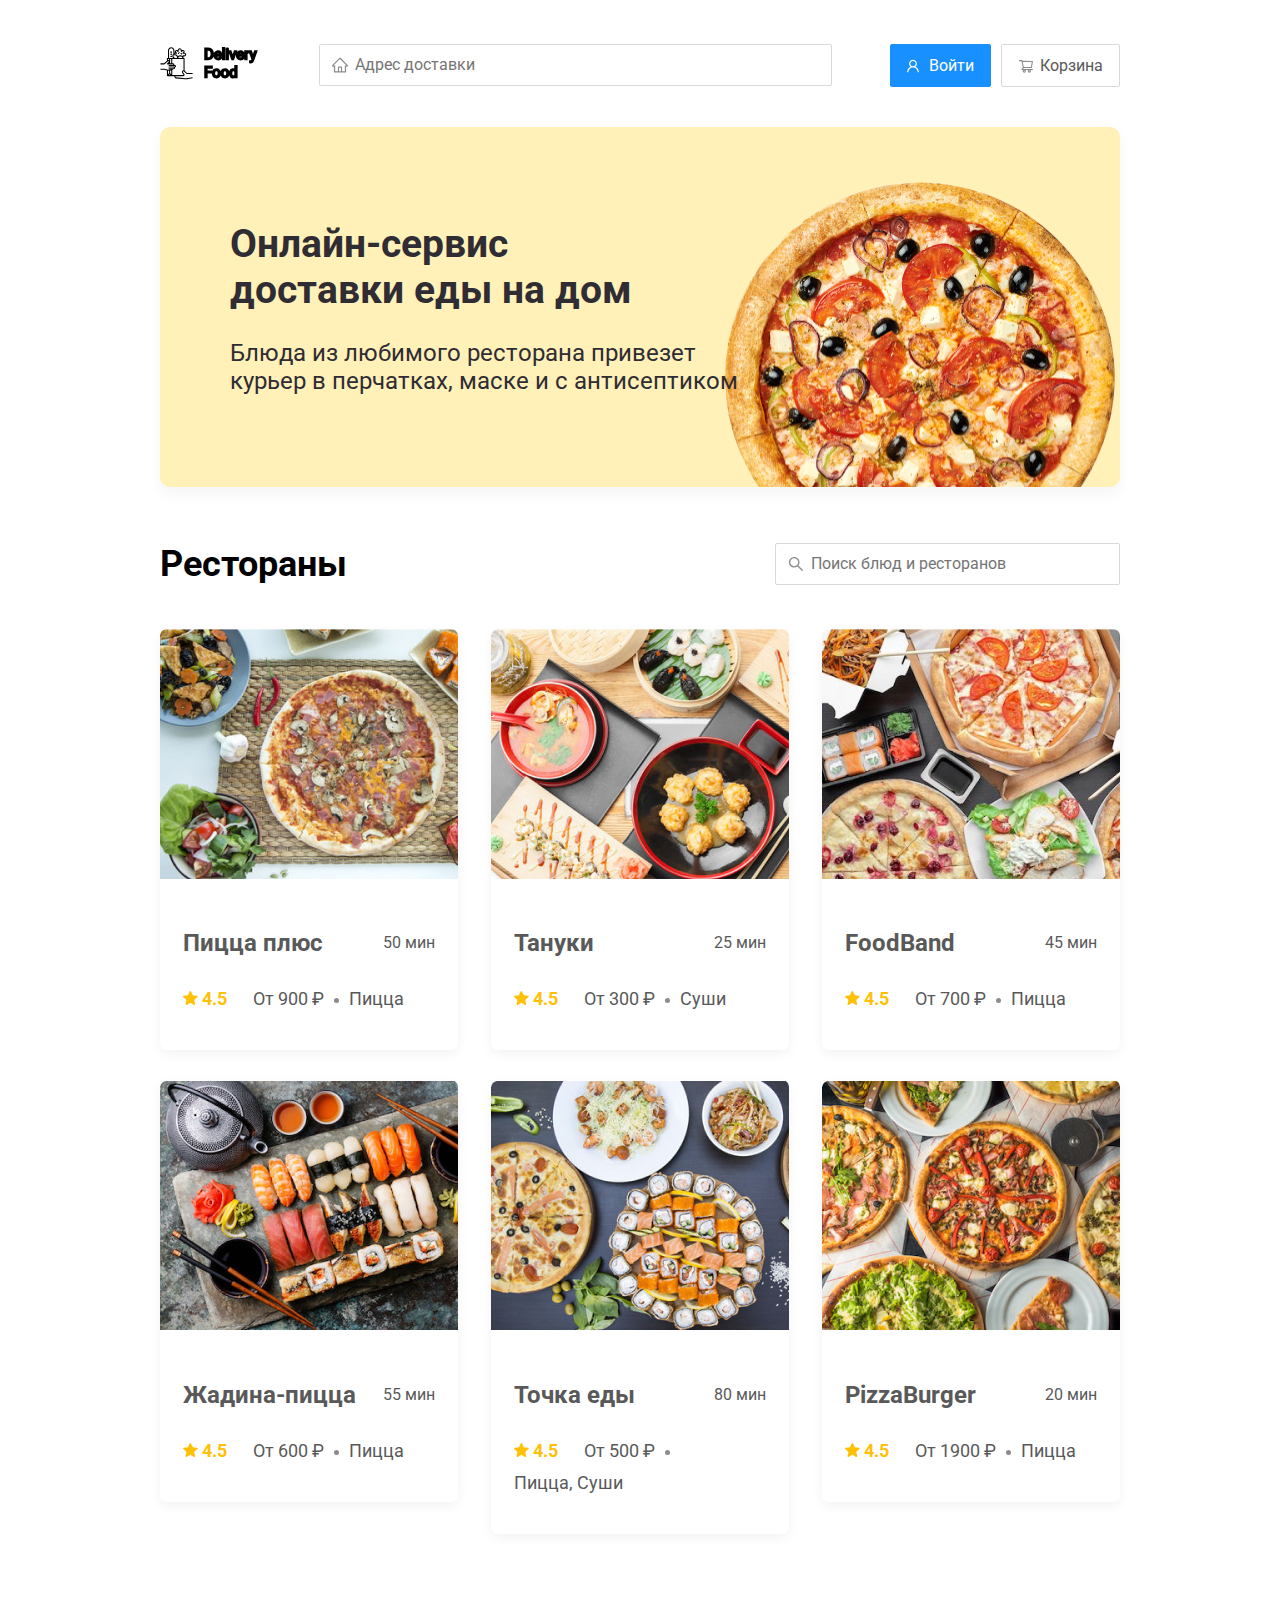
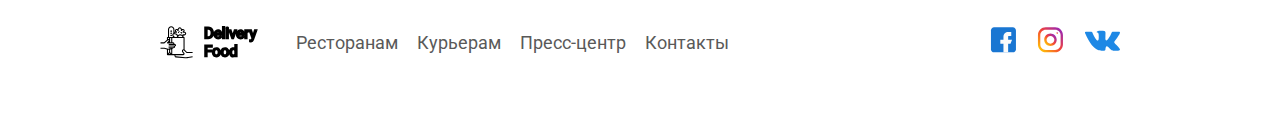
==== index.html @ 6f0bda9f "Add files via upload" ====
<!DOCTYPE html>
<html lang="ru">
<head>
	<meta charset="UTF-8">
	<meta name="viewport" content="width=device-width, initial-scale=1.0">
	<title>Delivery Food - доставка еды на дом</title>
	 <link href="https://fonts.googleapis.com/css2?family=Roboto:wght@700&display=swap" rel="stylesheet">
	<link rel="stylesheet" href="css/normalize.css">
	<link
    rel="stylesheet"
    href="https://cdnjs.cloudflare.com/ajax/libs/animate.css/4.1.1/animate.min.css"
  >
	<link rel="stylesheet" href="css/style.css">

</head>
<body>
	<div class="container">
		<header class="header">
			<a href="index.html" class="logo animate__animated animate__fadeInRight" >
				<img src="img/logo.svg" alt="logo">
			</a>
			<input type="text" class="input address-input" placeholder="Адрес доставки">
			<div class="buttons">
				<button class="button button-primary">
					<img src="img/user.svg" class="button-icon">
					<span class="button-text">Войти</span> </button>
				<button class="button">
					<img src="img/shopping-cart.svg" alt="shopping-cart" class="button-icon"><span class="button-text">Корзина</span> </button>
			</div>
		</header>
		<section class="underheader">
			<h1 class="underheader-title">
				Онлайн-сервис  <br> доставки еды на дом
			</h1>
			<p class="underheader-text">
				Блюда из любимого ресторана привезет курьер в перчатках, маске и с антисептиком
			</p>
		</section>
		<section class="restaurants">
			<div class="restaurants-head">
				<h2 class="restaurants-head-title">Рестораны</h2>
				<input type="text" class="input restaurants-search" placeholder="Поиск блюд и ресторанов">
			</div>
			<div class="restaurants-cards">
				<a href="restaurant.html" class="rstr-card">
					<img src="img/pizzaplus.jpg" alt="" class="card-image">
					<div class="rstr-card-text">
						<div class="card-heading">
							<h3 class="card-title">Пицца плюс</h3>
							<span class="card-tag">50 мин</span>
						</div>
						<div class="card-info">
							<div class="rating">
								<img src="img/star.svg" alt="rating">
								 4.5</div>
							<div class="price">От 900 ₽</div>
							<div class="category">Пицца </div>
						</div>

					</div>
				</a>
				<a href="restaurant.html" class="rstr-card">
					<img src="img/tanuki.jpg" alt="" class="card-image">
					<div class="rstr-card-text">
						<div class="card-heading">
							<h3 class="card-title">Тануки </h3>
							<span class="card-tag">25 мин</span>
						</div>
						<div class="card-info">
							<div class="rating">
								<img src="img/star.svg" alt="rating">
								 4.5</div>
							<div class="price">От 300 ₽</div>
							<div class="category">Суши </div>
						</div>

					</div>
				</a>
				<a href="restaurant.html" class="rstr-card">
					<img src="img/foodband.jpg" alt="" class="card-image">
					<div class="rstr-card-text">
						<div class="card-heading">
							<h3 class="card-title">FoodBand</h3>
							<span class="card-tag">45 мин</span>
						</div>
						<div class="card-info">
							<div class="rating">
								<img src="img/star.svg" alt="rating">
								 4.5</div>
							<div class="price">От 700 ₽</div>
							<div class="category">Пицца </div>
						</div>

					</div>
				</a>
				<a href="restaurant.html" class="rstr-card">
					<img src="img/zhadinapizza.jpg" alt="" class="card-image">
					<div class="rstr-card-text">
						<div class="card-heading">
							<h3 class="card-title">Жадина-пицца</h3>
							<span class="card-tag">55 мин</span>
						</div>
						<div class="card-info">
							<div class="rating">
								<img src="img/star.svg" alt="rating">
								 4.5</div>
							<div class="price">От 600 ₽</div>
							<div class="category">Пицца </div>
						</div>

					</div>
				</a>
				<a href="restaurant.html" class="rstr-card">
					<img src="img/tochkaedy.jpg" alt="" class="card-image">
					<div class="rstr-card-text">
						<div class="card-heading">
							<h3 class="card-title">Точка еды</h3>
							<span class="card-tag">80 мин</span>
						</div>
						<div class="card-info">
							<div class="rating">
								<img src="img/star.svg" alt="rating">
								 4.5</div>
							<div class="price">От 500 ₽</div>
							<div class="category">Пицца, Суши </div>
						</div>

					</div>
				</a>
				<a href="restaurant.html" class="rstr-card">
					<img src="img/pizzaburger.jpg" alt="" class="card-image">
					<div class="rstr-card-text">
						<div class="card-heading">
							<h3 class="card-title">PizzaBurger</h3>
							<span class="card-tag">20 мин</span>
						</div>
						<div class="card-info">
							<div class="rating">
								<img src="img/star.svg" alt="rating">
								 4.5</div>
							<div class="price">От 1900 ₽</div>
							<div class="category">Пицца </div>
						</div>

					</div>
				</a>
			</div>
		</section>
		<footer class="footer">
			<div class="container">
				<div class="footer-block">
					<img src="img/logo.svg" alt="logo" class="logo footer-logo">
					<nav class="footer-nav">
						<a href="#" class="footer-link">Ресторанам </a>
						<a href="#" class="footer-link">Курьерам</a>
						<a href="#" class="footer-link">Пресс-центр</a>
						<a href="#" class="footer-link">Контакты</a>
					</nav>
					<div class="social">
						<a href="#" class="social-link"><img src="img/facebook.svg" alt="facebook"></a>
						<a href="#" class="social-link"><img src="img/instagram.svg" alt="instagram"></a>
						<a href="#" class="social-link"><img src="img/vkontakte.svg" alt="vk"></a>
					</div>
				</div>
			</div>
		</footer>
	</div>

</body>
</html>
---- css/style.css ----
`*{
	box-sizing : border-box;

	margin     : 0;
	padding    : 0;
}

body {
	padding-top : 44px;
	font-family : 'Roboto', sans-serif;
}

a:active, /* активная/посещенная ссылка */
a:hover,  /* при наведении */
a{
	color           : #595959;
	text-decoration : none;
}

.container {
	/*border: 1px solid red;*/
	max-width : 1200px;
	margin    : auto;
}

.main {
	background : linear-gradient(180deg, rgba(245, 245, 245, 0) 1.04%, #F5F5F5 100%);
}

.header {
	display         : flex;

	margin-bottom   : 40px;

	align-items     : center;
	justify-content : space-between;
}

.input {
	padding             : 8px;
	padding-left        : 35px;

	background          : #FFFFFF;
	background-position : left 11px center;
	background-repeat   : no-repeat;
	font-size           : 16px;
	line-height         : 24px;
	border              : 1px solid #D9D9D9;
	border-radius       : 2px;
}

.address-input {
	background-image : url("../img/home.svg");
	flex             : 0.8;
}

.restaurants-search {
	width            : 300px;
	margin-left      : auto;

	background-image : url("../img/search.svg");
}

.buttons {
	display     : flex;
	align-items : center;
}

.button {
	padding       : 8px 16px;

	background    : #FFFFFF;
	font-size     : 16px;
	color         : #595959;
	line-height   : 24px;
	border        : 1px solid #D9D9D9;
	border-radius : 2px;
	box-shadow    : 0px 0px 2px rgba(0, 0, 0, 0.0015);
}

.button-primary {
	margin-right : 10px;

	background   : #1890FF;
	color        : #fff;
	border       : 1px solid #1890FF;
}

.button-card-text {
	margin-right : 10px;
}

.button-icon {
	vertical-align : middle;
	margin-right   : 6px;
}

.button-text {
	vertical-align : middle;
}

.underheader {
	margin-bottom : 56px;
	padding       : 68px 70px;

	background    : #FFF1B8 url("../img/underheader-img.png") no-repeat top 50px right -100px /800px;
	border-radius : 10px;
	box-shadow    : 0px 7px 12px rgba(158, 158, 163, 0.1);
}

.underheader-title {
	font-family    : Roboto;
	font-size      : 39px;
	font-style     : normal;
	font-weight    : 700;
	color          : #302C34;
	letter-spacing : 0em;
	line-height    : 46px;
	text-align     : left;
}

.underheader-text {
	max-width   : 538px;

	font-family : Roboto;
	font-size   : 24px;
	font-style  : normal;
	font-weight : normal;
	color       : #302C34;
	line-height : 28px;
}

.restaurants-head {
	display       : flex;

	margin-bottom : 44px;

	/*justify-content : space-between;*/
	align-items   : center;
}

.restaurants-head-title {
	margin       : 0;
	margin-right : 30px;

	font-family  : Roboto;
	font-size    : 36px;
	font-style   : normal;
	font-weight  : bold;
	line-height  : 42px;
}

.rstr-card {
	overflow        : hidden;
	margin-bottom   : 30px;

	background      : #FFFFFF;
	text-decoration : none;
	border-radius   : 7px;
	box-shadow      : 0px 4px 12px rgba(0, 0, 0, 0.05);

	flex-basis      : 31%;
}

.restaurants-cards {
	display         : flex;

	flex-wrap       : wrap;
	align-items     : flex-start;
	justify-content : space-between;
}

.card-image {
	height     : 250px;
	width      : 384px;

	object-fit : cover;
}

.rstr-card-text {
	padding : 20px 23px 35px;
}

.card-heading {
	display         : flex;

	justify-content : space-between;
	align-items     : center;
}

.card-title {
	font-family : Roboto;
	font-size   : 24px;
	font-style  : normal;
	font-weight : bold;
	line-height : 32px;
}

.card-title-reg {
	font-weight : 400;}
}

.card-tag {
	padding       : 1px 8px;

	background    : #262626;
	font-family   : SF Pro Display;
	font-size     : 12px;
	font-style    : normal;
	font-weight   : normal;
	color         : #FFFFFF;
	line-height   : 20px;
	border-radius : 2px;
}

.card-info {
	display     : flex;

	/*justify-content: space-between;*/
	align-items : center;
	flex-wrap   : wrap;
	
}

.card-buttons {
	display     : flex;

	margin-top  : 24px;

	align-items : center;
}

.card-price-bold {
	margin-left : 30px;

	font-family : Roboto;
	font-size   : 20px;
	font-style  : normal;
	font-weight : bold;
	color       : #000000;
	line-height : 32px;
}

.rating {
	margin-right : 26px;

	font-family  : Roboto;
	font-size    : 18px;
	font-style   : normal;
	font-weight  : bold;
	color        : #FFC107;
	line-height  : 32px;
}

.price, .category {
	font-family : Roboto;
	font-size   : 18px;
	font-style  : normal;
	font-weight : normal;
	line-height : 32px;
}

.ingredients {
	font-family : Roboto;
	font-size   : 18px;
	font-style  : normal;
	font-weight : normal;
	color       : #8C8C8C;
	line-height : 21px;
}

.price {
	margin-right : 10px;
}

.price:after {
	content        : " ";

	display        : inline-block;
	vertical-align : middle;

	height         : 5px;
	width          : 5px;
	margin-left    : 10px;

	background     : #8C8C8C;
	border-radius  : 50%;
}

footer {
	padding : 60px 0;
}

.footer-block {
	display         : flex;

	justify-content : space-between;
	align-items     : center;
}

.footer-link {
	display         : inline-block;

	font-family     : Roboto;
	font-size       : 18px;
	font-style      : normal;
	font-weight     : normal;
	color           : #595959;
	line-height     : 21px;
	text-decoration : none;
}

.footer-link:not(:last-child) {
	margin-right : 15px;
}

.footer-nav {
	margin-right : auto;
	margin-left  : 35px;
}

.social {
	display     : flex;
	align-items : center;
}

.social-link:not(:last-child) {
	margin-right : 21px;
}

.modal {
	position    : fixed;
	display     : none;
	top         : 0;
	left        : 0;

	height      : 100%;
	width       : 100%;

	background  : rgba(0, 0, 0, 0.4);
	font-family : Roboto;
	font-style  : normal;
	color       : #000000;
	line-height : 32px;
}

.is-open {
	display : flex;
}

.modal-dialog {
	width         : 95%;
	max-width     : 780px;
	margin        : auto;
	padding       : 40px 45px;

	background    : #FFFFFF;
	border-radius : 5px;
}

.modal-header {
	display         : flex;

	margin-bottom   : 45px;

	align-items     : center;
	justify-content : space-between;
}

.modal-title {
	margin      : 0;

	font-family : Roboto;
	font-size   : 36px;
	font-style  : normal;
	font-weight : bold;
	line-height : 42px;
}

.close {
	background-color : transparent;
	font-size        : 36px;
	border           : none;
}

.modal-body {
	margin-bottom : 52px;
}

.food-row {
	display         : flex;

	margin-bottom   : 15px;
	padding-bottom  : 8px;

	border-bottom   : 1px solid #D9D9D9;

	align-items     : flex-start;
	justify-content : space-between;
}

.food_name {
	font-size   : 18px;
	font-weight : normal;

	
}

.food-price {
	margin-right : 47px;
	margin-left  : auto;

	font-size    : 20px;
	font-weight  : bold;

	
}

.food-counter {
	display     : flex;
	align-items : center;
}

.counter-button {
	display         : flex;
	box-sizing      : border-box;

	height          : 32px;
	width           : 39px;

	background      : #FFFFFF;
	font-family     : SF Pro Display;
	font-size       : 14px;
	font-style      : normal;
	font-weight     : normal;
	color           : #40A9FF;
	line-height     : 22px;
/* Daybreak Blue / blue-5 */
	border          : 1px solid #40A9FF;
	border-radius   : 2px;

	align-items     : center;
	justify-content : center;
}

.counter {
	margin-right : 10px;
	margin-left  : 10px;

	font-family  : SF Pro Display;
	font-size    : 16px;
	font-style   : normal;
	font-weight  : normal;
	color        : #000000;
	line-height  : 24px;
}

.modal-footer {
	display         : flex;

	justify-content : space-between;
	align-items     : center;
}

.modal-pricetag {
	padding       : 10px 20px;

	background    : #262626;
	color         : #fff;
	border-radius : 5px;
}

.footer-buttons {
	display     : flex;
	align-items : center;
}

@media screen and (max-width: 1366px) {
	.container {
		max-width : 960px;
	}
	.underheader {
		background-size : 600px;
	}
}

@media screen and (max-width: 992px) {
	.container {
		max-width : 750px;
	}

	.underheader {
		padding             : 50px;

		background-position : center right -200px;
		background-size     : 500px;
	}

	.underheader-text {
		max-width : 400px;
		font-size : 16px;
	}

	.rstr-card {
		flex-basis : 49%;
	}

	.footer-link {
		font-size : 16px;
	}
}

@media screen and (max-width: 768px) {
	.container {
		max-width : 560px;
	}

	.card-info {
		flex-wrap : wrap;
	}

	.card-info .rating {
		flex-basis : 100%;
	}

	.card-title {
		font-size : 18px;
	}

	.underheader-title {
		font-size   : 24px;
		line-height : 1.4;
	}

	.underheader-text {
		margin-top : 0;
	}
}

@media screen and (max-width: 578px) {
	.container {
		width : 90%;
	}

	.header {
		flex-wrap : wrap;
	}

	header .input {
		margin-top : 15px;

		order      : 5;
		flex       : 1;
	}

	.underheader {
		background-image : none;
	}

	.underheader-title {
		margin-bottom : 10px;
		/*font-size: 24px;
		line-height: 1.4;*/
	}

	.restaurants-head-title {
		font-size : 20px;
	}

	.rstr-card {
		flex-basis : 100%;
	}

	.card-image {
		width : 100%;
	}

	.footer-nav {
		margin-right : 0;
		margin-left  : 0;

		order        : 0;
	}

	.footer-logo {
		margin-right : 15px;
		order        : 1;
	}

	.footer-block {
		align-items : flex-start;
	}

	.social {
		order : 2;
	}

	.footer {
		padding : 30px 0;
	}
}

@media screen and (max-width: 480px) {
	.footer-logo {
		margin-bottom : 20px;
		order         : 0;
	}

	.footer-block {
		flex-wrap      : wrap;
		flex-direction : column;
		align-items    : center;
	}

	.footer-nav {
		margin-bottom : 20px;
		text-align    : center;
	}

	.footer-link:not (:last-child) {
		margin-right : 0;
	}

	.restaurants-head {
		flex-wrap : wrap;
	}

	.underheader {
		padding : 20px;
	}

	.button-text {
		display : none;
	}

	.button {
		min-height : 40px;
	}

	.button-icon {
		margin-right : 0;
	}
}
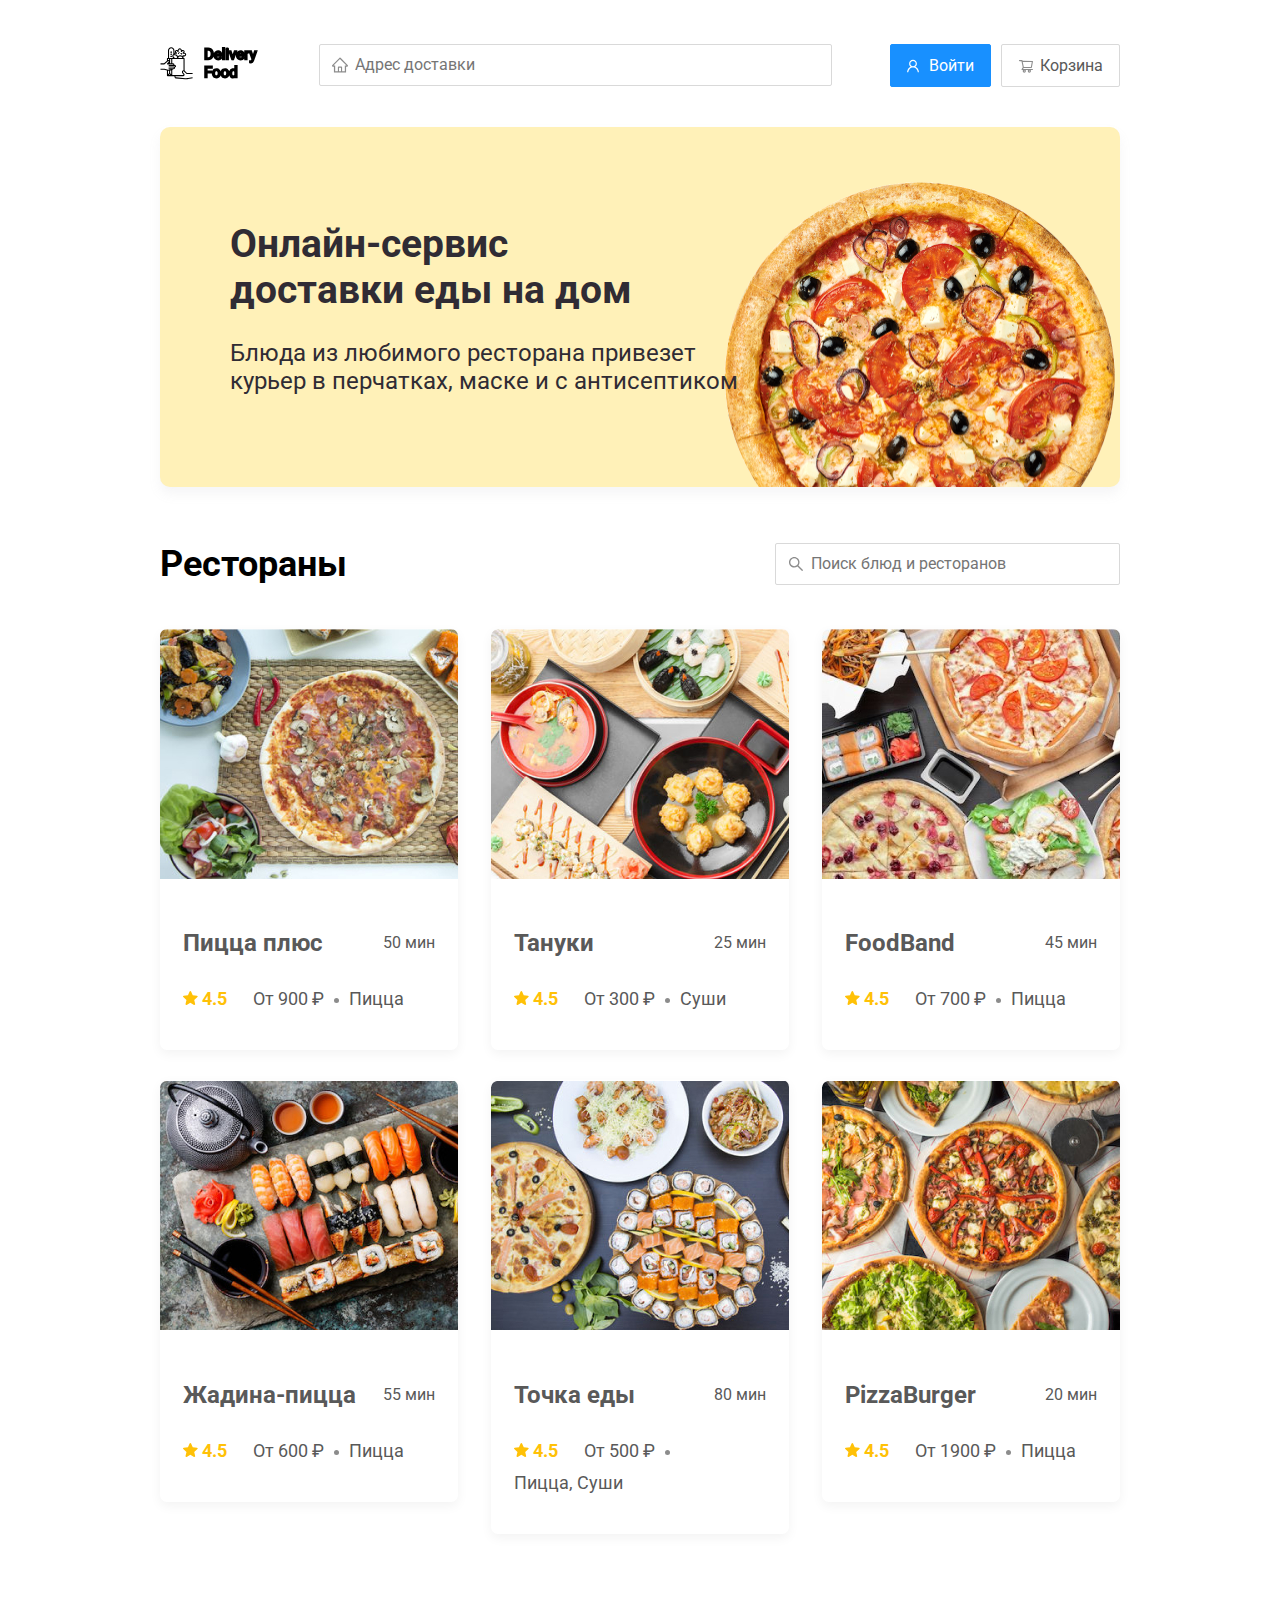
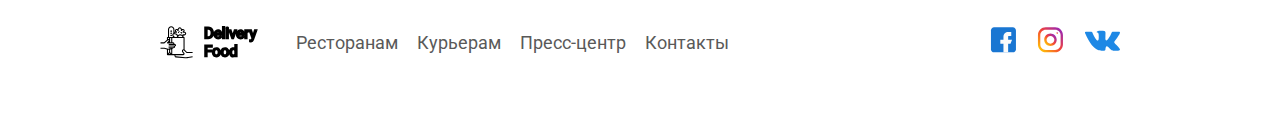
==== commit b593819a: "Add files via upload" ====
--- a/index.html
+++ b/index.html
@@ -30,9 +30,7 @@
 		</header>
 		<section class="underheader">
 			<h1 class="underheader-title">
-				Онлайн-сервис  -<br> доставки еды на дом
-			</h1>
+				Онлайн-сервиc<br> доставки еды на дом</h1>
 			<p class="underheader-text">
 				Блюда из любимого ресторана привезет курьер в перчатках, маске и с антисептиком
 			</p>
